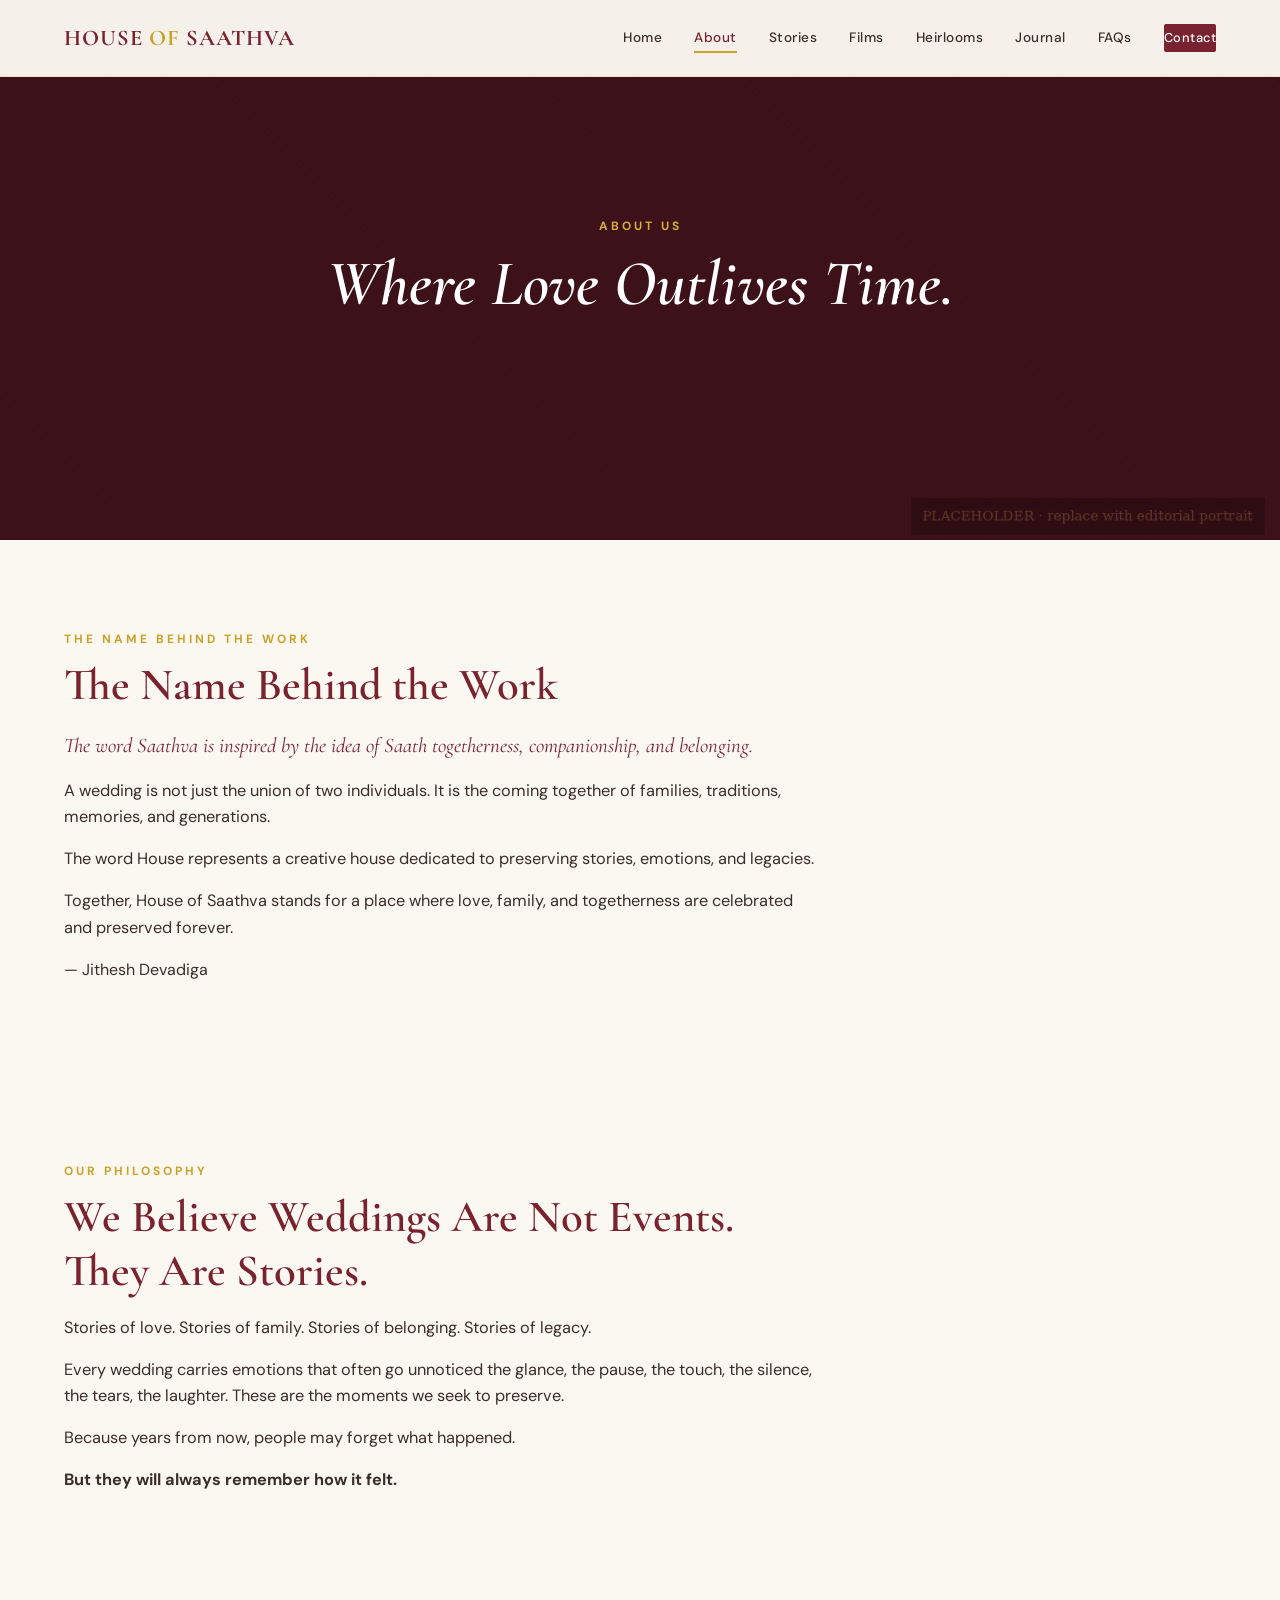
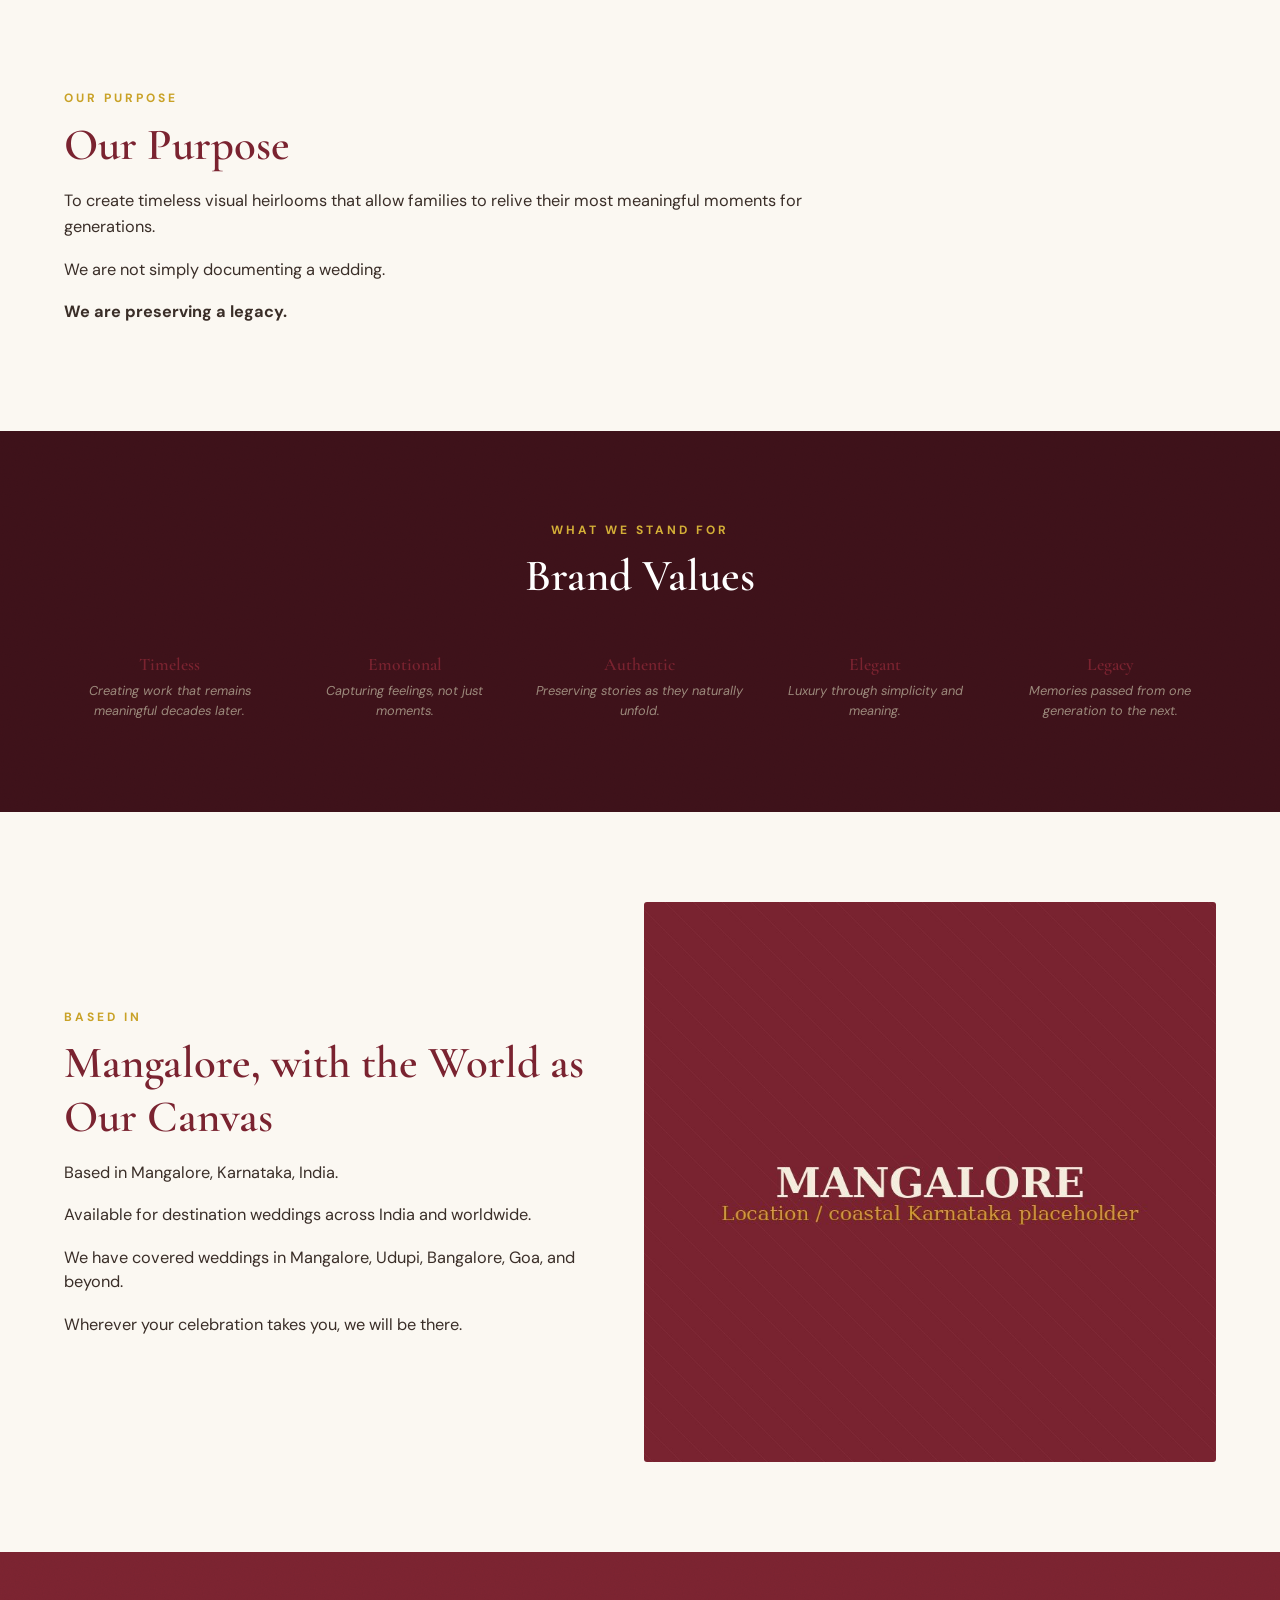
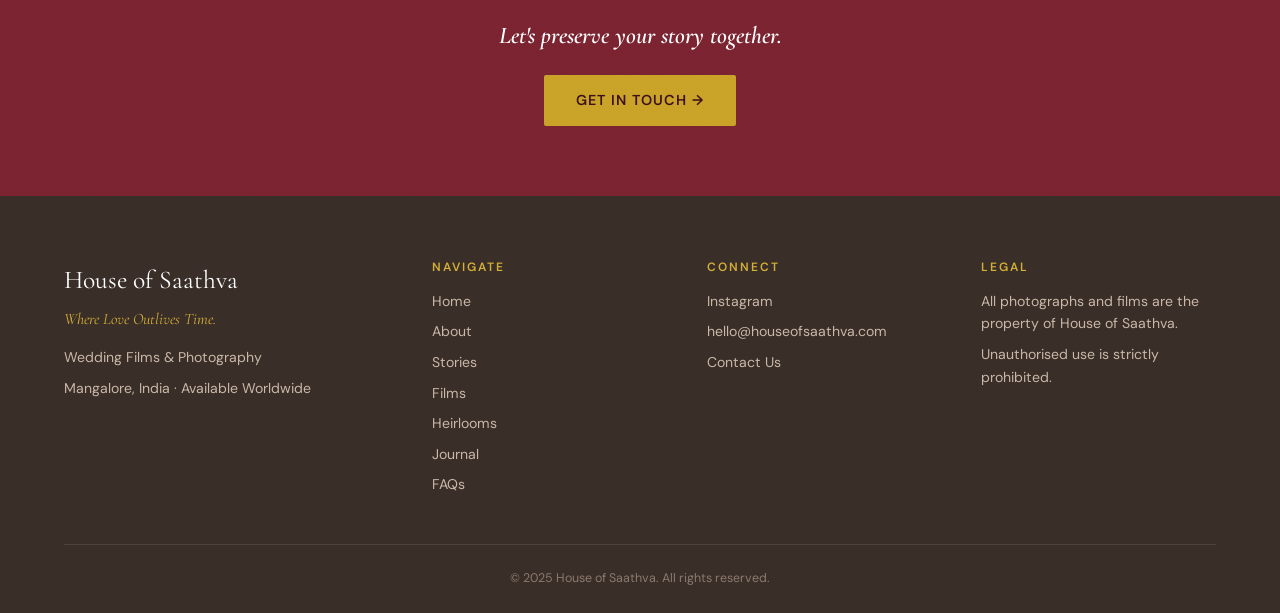
==== HouseOfSaathva-website/about.html @ 0d335da4 "Initial Website" ====
<!DOCTYPE html>
<html lang="en">
<head>
<meta charset="UTF-8">
<meta name="viewport" content="width=device-width, initial-scale=1.0">
<title>About House of Saathva | Wedding Photographer & Filmmaker Mangalore</title>
<meta name="description" content="Learn about House of Saathva — a luxury wedding films and photography studio based in Mangalore, India. Founded on the belief that love outlives time, we preserve your wedding story as a visual heirloom.">
<link rel="icon" href="images/favicon.png">
<link rel="stylesheet" href="css/style.css">
</head>
<body>

<header class="site-header">
  <div class="container">
    <a href="index.html" class="logo">HOUSE <span>OF</span> SAATHVA</a>
    <nav class="nav-links">
      <a href="index.html">Home</a>
      <a href="about.html" class="active">About</a>
      <a href="stories.html">Stories</a>
      <a href="films.html">Films</a>
      <a href="heirlooms.html">Heirlooms</a>
      <a href="journal.html">Journal</a>
      <a href="faqs.html">FAQs</a>
      <a href="contact.html" class="nav-cta">Contact</a>
    </nav>
    <button class="hamburger" aria-label="Toggle menu"><span></span><span></span><span></span></button>
  </div>
</header>

<section class="page-hero" style="background-image: url('images/about-hero.jpg');">
  <div class="page-hero-content">
    <span class="eyebrow">About Us</span>
    <h1>Where Love Outlives Time.</h1>
  </div>
</section>

<!-- ===================== BRAND NAME STORY ===================== -->
<section class="section-ivory">
  <div class="container">
    <div class="prose reveal">
      <span class="eyebrow">The Name Behind the Work</span>
      <h2 class="section-title">The Name Behind the Work</h2>
      <p class="lead">The word Saathva is inspired by the idea of Saath togetherness, companionship, and belonging.</p>
      <p>A wedding is not just the union of two individuals. It is the coming together of families, traditions, memories, and generations.</p>
      <p>The word House represents a creative house dedicated to preserving stories, emotions, and legacies.</p>
      <p>Together, House of Saathva stands for a place where love, family, and togetherness are celebrated and preserved forever.</p>
    <div class="signature">— Jithesh Devadiga</div>
  </div>
  </div>
</section>

<!-- ===================== PHILOSOPHY ===================== -->
<section class="section-ivory">
  <div class="container">
    <div class="prose reveal">
      <span class="eyebrow">Our Philosophy</span>
      <h2 class="section-title">We Believe Weddings Are Not Events. They Are Stories.</h2>
      <p>Stories of love. Stories of family. Stories of belonging. Stories of legacy.</p>
      <p>Every wedding carries emotions that often go unnoticed the glance, the pause, the touch, the silence, the tears, the laughter. These are the moments we seek to preserve.</p>
      <p>Because years from now, people may forget what happened.</p>
      <p><strong>But they will always remember how it felt.</strong></p>
    </div>
  </div>
</section>

<!-- ===================== PURPOSE ===================== -->
<section class="section-ivory">
  <div class="container">
    <div class="prose reveal">
      <span class="eyebrow">Our Purpose</span>
      <h2 class="section-title">Our Purpose</h2>
      <p>To create timeless visual heirlooms that allow families to relive their most meaningful moments for generations.</p>
      <p>We are not simply documenting a wedding.</p>
      <p><strong>We are preserving a legacy.</strong></p>
    </div>
  </div>
</section>

<!-- ===================== VALUES ===================== -->
<section class="section-dark texture-grain">
  <div class="container">
    <div class="center reveal" style="margin-bottom: 50px;">
      <span class="eyebrow">What We Stand For</span>
      <h2 class="section-title">Brand Values</h2>
    </div>
    <div class="values-grid reveal">
      <div class="value-item">
        <h4>Timeless</h4>
        <p>Creating work that remains meaningful decades later.</p>
      </div>
      <div class="value-item">
        <h4>Emotional</h4>
        <p>Capturing feelings, not just moments.</p>
      </div>
      <div class="value-item">
        <h4>Authentic</h4>
        <p>Preserving stories as they naturally unfold.</p>
      </div>
      <div class="value-item">
        <h4>Elegant</h4>
        <p>Luxury through simplicity and meaning.</p>
      </div>
      <div class="value-item">
        <h4>Legacy</h4>
        <p>Memories passed from one generation to the next.</p>
      </div>
    </div>
  </div>
</section>

<!-- ===================== LOCATION ===================== -->
<section class="section-ivory">
  <div class="container">
    <div class="statement-grid reveal">
      <div class="statement-text">
        <span class="eyebrow">Based In</span>
        <h2 class="section-title">Mangalore, with the World as Our Canvas</h2>
        <p style="font-family: var(--font-body); font-style: normal; font-size: 1.02rem; color: var(--dark);">Based in Mangalore, Karnataka, India.</p>
        <p style="font-family: var(--font-body); font-style: normal; font-size: 1.02rem; color: var(--dark);">Available for destination weddings across India and worldwide.</p>
        <p style="font-family: var(--font-body); font-style: normal; font-size: 1.02rem; color: var(--dark);">We have covered weddings in Mangalore, Udupi, Bangalore, Goa, and beyond.</p>
        <p style="font-family: var(--font-body); font-style: normal; font-size: 1.02rem; color: var(--dark);">Wherever your celebration takes you, we will be there.</p>
      </div>
      <img class="develop" src="images/about-location.jpg" alt="House of Saathva wedding photography Mangalore coastal Karnataka">
    </div>
  </div>
</section>

<section class="cta-banner texture-grain">
  <h2>Let's preserve your story together.</h2>
  <a href="contact.html" class="btn btn-gold">Get in Touch →</a>
</section>

<footer class="site-footer">
  <div class="container">
    <div class="footer-grid">
      <div class="footer-col">
        <div class="footer-brand">House of Saathva</div>
        <div class="footer-tagline">Where Love Outlives Time.</div>
        <p>Wedding Films & Photography</p>
        <p>Mangalore, India · Available Worldwide</p>
      </div>
      <div class="footer-col">
        <h4>Navigate</h4>
        <a href="index.html">Home</a>
        <a href="about.html">About</a>
        <a href="stories.html">Stories</a>
        <a href="films.html">Films</a>
        <a href="heirlooms.html">Heirlooms</a>
        <a href="journal.html">Journal</a>
        <a href="faqs.html">FAQs</a>
      </div>
      <div class="footer-col">
        <h4>Connect</h4>
        <a href="https://instagram.com/houseofsaathva" target="_blank">Instagram</a>
        <a href="mailto:hello@houseofsaathva.com">hello@houseofsaathva.com</a>
        <a href="contact.html">Contact Us</a>
      </div>
      <div class="footer-col">
        <h4>Legal</h4>
        <p>All photographs and films are the property of House of Saathva.</p>
        <p>Unauthorised use is strictly prohibited.</p>
      </div>
    </div>
    <div class="footer-bottom">© 2025 House of Saathva. All rights reserved.</div>
  </div>
</footer>

<script src="js/main.js"></script>
</body>
</html>
---- HouseOfSaathva-website/css/style.css ----
/* =========================================================
   HOUSE OF SAATHVA — MAIN STYLESHEET
   Fonts: Cormorant Garamond (headings) + DM Sans (body)
   Colors: see :root variables below
   ========================================================= */

@import url('https://fonts.googleapis.com/css2?family=Cormorant+Garamond:ital,wght@0,400;0,500;0,600;0,700;1,500;1,600&family=DM+Sans:wght@400;500;600;700&display=swap');

:root {
  --maroon: #7A2330;
  --maroon-dark: #3D1119;
  --gold: #C9A227;
  --gold-light: #D4AF37;
  --ivory: #FBF8F2;
  --cream: #F4ECDC;
  --dark: #3A2E28;
  --gray: #9C8A7C;
  --light-gray: #F0EEEB;
  --white: #FFFFFF;

  --font-display: 'Cormorant Garamond', Georgia, serif;
  --font-body: 'DM Sans', -apple-system, sans-serif;

  --max-width: 1200px;
  --transition: 0.3s ease;
}

* { margin: 0; padding: 0; box-sizing: border-box; }

html { scroll-behavior: smooth; }

body {
  font-family: var(--font-body);
  color: var(--dark);
  background: var(--white);
  line-height: 1.6;
  -webkit-font-smoothing: antialiased;
}

img { max-width: 100%; display: block; }
a { text-decoration: none; color: inherit; }
ul { list-style: none; }
button { font-family: inherit; cursor: pointer; border: none; background: none; }

.container {
  max-width: var(--max-width);
  margin: 0 auto;
  padding: 0 24px;
}

h1, h2, h3, h4 {
  font-family: var(--font-display);
  font-weight: 600;
  color: var(--maroon);
  line-height: 1.2;
}

.eyebrow {
  font-family: var(--font-body);
  font-size: 0.75rem;
  font-weight: 700;
  letter-spacing: 3px;
  text-transform: uppercase;
  color: var(--gold);
  display: block;
  margin-bottom: 10px;
}

.section-title {
  font-size: clamp(2rem, 4vw, 2.8rem);
  margin-bottom: 16px;
}

.section-sub {
  font-size: 1.05rem;
  color: var(--gray);
  max-width: 600px;
  margin-bottom: 40px;
}

.divider-dots {
  display: flex;
  justify-content: center;
  align-items: center;
  gap: 14px;
  margin: 30px 0;
}
/* HEIRLOOM SEAL — signature element. Replaces plain dots everywhere
   the .divider-dots markup is used, with no HTML changes required.
   A stitched-thread + wax-seal motif, evoking "Saath" (togetherness)
   and the idea of something bound and preserved. */
.divider-dots {
  position: relative;
}
.divider-dots span { display: none; } /* old plain dots, hidden — kept in markup for safety */
.divider-dots::before {
  content: '';
  width: 140px;
  height: 1px;
  background: linear-gradient(90deg, transparent, var(--gold) 50%, transparent);
}
.divider-dots::after {
  content: '✦';
  position: absolute;
  left: 50%;
  top: 50%;
  transform: translate(-50%, -50%);
  width: 26px;
  height: 26px;
  display: flex;
  align-items: center;
  justify-content: center;
  font-size: 13px;
  color: var(--maroon-dark);
  background: var(--gold);
  border-radius: 50%;
  box-shadow: 0 0 0 1px var(--gold), 0 2px 6px rgba(0,0,0,0.25);
}
.section-dark .divider-dots::after { color: var(--gold-light); background: var(--maroon-dark); box-shadow: 0 0 0 1px var(--gold-light), 0 2px 6px rgba(0,0,0,0.4); }

/* ===================== FILM GRAIN / HEIRLOOM TEXTURE ===================== */
/* Very subtle noise texture — pushes dark sections from "flat color"
   toward "aged photograph." Pure CSS, no image asset required. */
.texture-grain {
  position: relative;
}
.texture-grain::before {
  content: '';
  position: absolute;
  inset: 0;
  pointer-events: none;
  opacity: 0.06;
  mix-blend-mode: overlay;
  background-image: url("data:image/svg+xml,%3Csvg xmlns='http://www.w3.org/2000/svg' width='160' height='160'%3E%3Cfilter id='n'%3E%3CfeTurbulence type='fractalNoise' baseFrequency='0.85' numOctaves='2' stitchTiles='stitch'/%3E%3C/filter%3E%3Crect width='100%25' height='100%25' filter='url(%23n)'/%3E%3C/svg%3E");
}
.section-dark { position: relative; }

/* ===================== PHOTO DEVELOPING EFFECT ===================== */
/* Images tagged .develop start desaturated/soft/slightly zoomed, as if
   surfacing from a darkroom tray, then resolve to full clarity once
   scrolled into view (triggered by the existing .reveal/.visible JS). */
.develop {
  filter: sepia(45%) saturate(55%) blur(3px) brightness(0.92);
  transform: scale(1.04);
  transition: filter 1.4s cubic-bezier(0.22, 1, 0.36, 1), transform 1.4s cubic-bezier(0.22, 1, 0.36, 1);
}
.reveal.visible .develop,
.reveal.visible.develop {
  filter: sepia(0%) saturate(100%) blur(0) brightness(1);
  transform: scale(1);
}

/* ===================== TAGLINE "TIME" SCROLL SEQUENCE ===================== */
/* Each line starts dim/blurred like a fading memory, sharpens into full
   clarity as it's scrolled to, then settles into a soft dim once the
   next line takes focus — performing the section's own words. */
.time-line {
  opacity: 0.18;
  filter: blur(2px);
  transform: translateY(10px);
  transition: opacity 0.9s ease, filter 0.9s ease, transform 0.9s ease;
}
.time-line.in-focus {
  opacity: 1;
  filter: blur(0);
  transform: translateY(0);
}
.time-line.settled {
  opacity: 0.45;
  filter: blur(0);
  transform: translateY(0);
}
.time-final {
  opacity: 0;
  transform: translateY(8px);
  transition: opacity 1.1s ease, transform 1.1s ease;
}
.time-final.in-focus { opacity: 1; transform: translateY(0); }

/* ===================== FILMSTRIP HERO BACKDROP ===================== */
/* A slow horizontal reel of frames behind the home hero text — evokes
   cinema/film rather than a static photograph. Pure CSS animation. */
.filmstrip {
  position: absolute;
  inset: 0;
  display: flex;
  align-items: center;
  overflow: hidden;
  z-index: 0;
  opacity: 0.5;
}
.filmstrip-track {
  display: flex;
  gap: 14px;
  animation: filmstrip-scroll 90s linear infinite;
  will-change: transform;
}
.filmstrip-frame {
  flex: 0 0 auto;
  width: 220px;
  height: 320px;
  border: 6px solid rgba(251,248,242,0.08);
  border-radius: 2px;
  background-size: cover;
  background-position: center;
  filter: grayscale(35%) brightness(0.65);
}
@keyframes filmstrip-scroll {
  from { transform: translateX(0); }
  to { transform: translateX(-50%); }
}
@media (prefers-reduced-motion: reduce) {
  .filmstrip-track { animation: none; }
}
@media (max-width: 900px) {
  .filmstrip-frame { width: 160px; height: 230px; }
}

/* ===================== BUTTONS ===================== */
.btn {
  display: inline-block;
  padding: 14px 32px;
  font-size: 0.9rem;
  font-weight: 600;
  letter-spacing: 1px;
  text-transform: uppercase;
  border-radius: 2px;
  transition: var(--transition);
}
.btn-primary {
  background: var(--maroon);
  color: var(--white);
}
.btn-primary:hover { background: var(--maroon-dark); }
.btn-outline {
  background: transparent;
  border: 1.5px solid var(--white);
  color: var(--white);
}
.btn-outline:hover { background: var(--white); color: var(--maroon); }
.btn-gold {
  background: var(--gold);
  color: var(--maroon-dark);
}
.btn-gold:hover { background: var(--gold-light); }

/* ===================== HEADER / NAV ===================== */
.site-header {
  position: fixed;
  top: 0; left: 0; right: 0;
  z-index: 1000;
  background: rgba(251, 248, 242, 0.97);
  border-bottom: 1px solid rgba(201, 162, 39, 0.2);
  transition: var(--transition);
}
.site-header .container {
  display: flex;
  align-items: center;
  justify-content: space-between;
  height: 76px;
}
.logo {
  font-family: var(--font-display);
  font-size: 1.4rem;
  font-weight: 700;
  color: var(--maroon);
  letter-spacing: 1px;
}
.logo span { color: var(--gold); }

.nav-links {
  display: flex;
  gap: 32px;
  align-items: center;
}
.nav-links a {
  font-size: 0.85rem;
  font-weight: 500;
  letter-spacing: 0.5px;
  color: var(--dark);
  position: relative;
  padding: 4px 0;
  transition: var(--transition);
}
.nav-links a::after {
  content: '';
  position: absolute;
  bottom: 0; left: 0;
  width: 0; height: 1.5px;
  background: var(--gold);
  transition: var(--transition);
}
.nav-links a:hover::after,
.nav-links a.active::after { width: 100%; }
.nav-links a:hover,
.nav-links a.active { color: var(--maroon); }

.nav-cta {
  background: var(--maroon);
  color: var(--white) !important;
  padding: 10px 22px;
  border-radius: 2px;
  font-size: 0.8rem !important;
}
.nav-cta::after { display: none; }
.nav-cta:hover { background: var(--maroon-dark); }

.hamburger {
  display: none;
  flex-direction: column;
  gap: 5px;
  background: none;
}
.hamburger span {
  width: 26px; height: 2px;
  background: var(--maroon);
  transition: var(--transition);
}

/* ===================== HERO (generic page banner) ===================== */
.page-hero {
  height: 60vh;
  min-height: 380px;
  position: relative;
  display: flex;
  align-items: center;
  justify-content: center;
  text-align: center;
  background-size: cover;
  background-position: center;
  margin-top: 0;
}
.page-hero::before {
  content: '';
  position: absolute;
  inset: 0;
  background: linear-gradient(180deg, rgba(61,17,25,0.55) 0%, rgba(61,17,25,0.75) 100%);
}
.page-hero-content {
  position: relative;
  z-index: 2;
  color: var(--white);
}
.page-hero-content .eyebrow { color: var(--gold-light); }
.page-hero-content h1 {
  color: var(--white);
  font-size: clamp(2.5rem, 6vw, 4rem);
  font-style: italic;
}
.page-hero-content p {
  margin-top: 12px;
  font-size: 1.1rem;
  color: var(--cream);
}

/* ===================== HOME HERO (video) ===================== */
.home-hero {
  height: 100vh;
  position: relative;
  display: flex;
  align-items: center;
  justify-content: center;
  overflow: hidden;
  background: var(--maroon-dark);
}
.home-hero video,
.home-hero .hero-fallback-img {
  position: absolute;
  inset: 0;
  width: 100%;
  height: 100%;
  object-fit: cover;
}
.home-hero::before {
  content: '';
  position: absolute;
  inset: 0;
  background: linear-gradient(180deg, rgba(61,17,25,0.45) 0%, rgba(61,17,25,0.7) 100%);
  z-index: 1;
}
.home-hero-content {
  position: relative;
  z-index: 2;
  text-align: center;
  color: var(--white);
  padding: 0 20px;
}
.home-hero-content .brand-mark {
  font-family: var(--font-display);
  font-size: clamp(2.8rem, 8vw, 5.5rem);
  font-weight: 700;
  letter-spacing: 2px;
  margin-bottom: 12px;
}
.home-hero-content .tagline {
  font-family: var(--font-display);
  font-style: italic;
  font-size: clamp(1.1rem, 2.5vw, 1.6rem);
  color: var(--gold-light);
  margin-bottom: 36px;
}
.scroll-hint {
  position: absolute;
  bottom: 32px;
  left: 50%;
  transform: translateX(-50%);
  z-index: 2;
  color: var(--cream);
  font-size: 0.75rem;
  letter-spacing: 2px;
  text-transform: uppercase;
  display: flex;
  flex-direction: column;
  align-items: center;
  gap: 8px;
  animation: bounce 2.2s infinite;
}
.scroll-hint .line { width: 1px; height: 28px; background: var(--gold); }
@keyframes bounce {
  0%, 100% { transform: translate(-50%, 0); }
  50% { transform: translate(-50%, 8px); }
}

/* ===================== SECTIONS ===================== */
section { padding: 90px 0; }
.section-ivory { background: var(--ivory); }
.section-dark {
  background: var(--maroon-dark);
  color: var(--cream);
}
.section-dark h2, .section-dark h3 { color: var(--white); }
.section-dark .eyebrow { color: var(--gold-light); }

.center { text-align: center; }

/* ===================== BRAND STATEMENT (2-col) ===================== */
.statement-grid {
  display: grid;
  grid-template-columns: 1fr 1.1fr;
  gap: 60px;
  align-items: center;
}
.statement-grid img { border-radius: 3px; width: 100%; height: 560px; object-fit: cover; }
.statement-text p {
  font-family: var(--font-display);
  font-size: 1.4rem;
  font-style: italic;
  color: var(--dark);
  line-height: 1.5;
  margin-bottom: 18px;
}
.statement-text .signature {
  font-family: var(--font-body);
  font-size: 0.85rem;
  font-style: normal;
  color: var(--gray);
  letter-spacing: 1px;
  margin-top: 24px;
}

/* ===================== CARD GRID (stories) ===================== */
.card-grid {
  display: grid;
  grid-template-columns: repeat(3, 1fr);
  gap: 28px;
}
.story-card {
  position: relative;
  overflow: hidden;
  border-radius: 3px;
  aspect-ratio: 4/5;
  cursor: pointer;
}
.story-card img {
  width: 100%; height: 100%; object-fit: cover;
  transition: transform 0.6s ease;
}
.story-card:hover img { transform: scale(1.08); }
.story-card::after {
  content: '';
  position: absolute; inset: 0;
  background: linear-gradient(180deg, transparent 40%, rgba(61,17,25,0.85) 100%);
}
.story-card-label {
  position: absolute;
  bottom: 24px; left: 24px; right: 24px;
  z-index: 2;
  color: var(--white);
}
.story-card-label .tag {
  font-size: 0.7rem;
  letter-spacing: 2px;
  text-transform: uppercase;
  color: var(--gold-light);
  display: block;
  margin-bottom: 4px;
}
.story-card-label h3 {
  color: var(--white);
  font-size: 1.5rem;
  margin-bottom: 2px;
}
.story-card-label .loc {
  font-size: 0.85rem;
  color: var(--cream);
}

/* ===================== FILTER TAGS ===================== */
.filter-tags {
  display: flex;
  gap: 12px;
  flex-wrap: wrap;
  margin-bottom: 40px;
}
.filter-tag {
  padding: 8px 20px;
  border: 1px solid var(--gray);
  border-radius: 30px;
  font-size: 0.8rem;
  font-weight: 500;
  color: var(--dark);
  transition: var(--transition);
}
.filter-tag:hover, .filter-tag.active {
  background: var(--maroon);
  border-color: var(--maroon);
  color: var(--white);
}

/* ===================== QUOTE / TESTIMONIAL ===================== */
.quote-block {
  max-width: 760px;
  margin: 0 auto;
  text-align: center;
}
.quote-block p {
  font-family: var(--font-display);
  font-style: italic;
  font-size: clamp(1.3rem, 3vw, 1.8rem);
  color: var(--dark);
  line-height: 1.5;
  margin-bottom: 20px;
}
.section-dark .quote-block p { color: var(--cream); }
.quote-block .author {
  font-size: 0.85rem;
  letter-spacing: 1px;
  color: var(--gold);
  font-weight: 600;
  text-transform: uppercase;
}

/* ===================== SERVICES (3 cards) ===================== */
.services-grid {
  display: grid;
  grid-template-columns: repeat(3, 1fr);
  gap: 32px;
}
.service-card {
  text-align: center;
  padding: 40px 24px;
  background: var(--white);
  border: 1px solid var(--light-gray);
  border-radius: 4px;
  transition: var(--transition);
}
.service-card:hover { border-color: var(--gold); transform: translateY(-4px); }
.service-icon {
  width: 56px; height: 56px;
  margin: 0 auto 20px;
  border: 1.5px solid var(--gold);
  border-radius: 50%;
  display: flex; align-items: center; justify-content: center;
  color: var(--maroon);
}
.service-card h3 { margin-bottom: 8px; font-size: 1.4rem; }
.service-card p { color: var(--gray); font-size: 0.92rem; }

/* ===================== VALUES (5 across) ===================== */
.values-grid {
  display: grid;
  grid-template-columns: repeat(5, 1fr);
  gap: 24px;
}
.value-item { text-align: center; }
.value-num {
  width: 64px; height: 64px;
  border: 1.5px solid var(--gold);
  border-radius: 50%;
  display: flex; align-items: center; justify-content: center;
  font-family: var(--font-display);
  font-size: 1.5rem; font-weight: 700;
  color: var(--maroon);
  margin: 0 auto 14px;
}
.value-item h4 { font-size: 1.1rem; margin-bottom: 6px; color: var(--maroon); }
.value-item p { font-size: 0.8rem; color: var(--gray); font-style: italic; }

/* ===================== INSTAGRAM GRID ===================== */
.insta-grid {
  display: grid;
  grid-template-columns: repeat(6, 1fr);
  gap: 8px;
}
.insta-grid a { aspect-ratio: 1; overflow: hidden; }
.insta-grid img { width: 100%; height: 100%; object-fit: cover; transition: var(--transition); }
.insta-grid a:hover img { opacity: 0.8; transform: scale(1.05); }

/* ===================== CTA BANNER ===================== */
.cta-banner {
  background: var(--maroon);
  color: var(--white);
  text-align: center;
  padding: 70px 24px;
}
.cta-banner h2 { color: var(--white); margin-bottom: 24px; font-style: italic; }

/* ===================== FILM EMBEDS ===================== */
.film-featured {
  position: relative;
  width: 100%;
  aspect-ratio: 16/9;
  border-radius: 4px;
  overflow: hidden;
  margin-bottom: 50px;
}
.film-featured iframe { width: 100%; height: 100%; border: 0; }
.film-grid {
  display: grid;
  grid-template-columns: repeat(3, 1fr);
  gap: 28px;
}
.film-thumb {
  position: relative;
  aspect-ratio: 16/9;
  border-radius: 3px;
  overflow: hidden;
}
.film-thumb iframe { width: 100%; height: 100%; border: 0; }

/* ===================== ABOUT — text blocks ===================== */
.prose { max-width: 760px; }
.prose p { margin-bottom: 16px; font-size: 1.02rem; }
.prose .lead {
  font-family: var(--font-display);
  font-style: italic;
  font-size: 1.3rem;
  color: var(--maroon);
}

/* ===================== BLOG / JOURNAL ===================== */
.blog-grid {
  display: grid;
  grid-template-columns: repeat(3, 1fr);
  gap: 32px;
}
.blog-card { background: var(--white); }
.blog-card img { width: 100%; height: 240px; object-fit: cover; border-radius: 3px; margin-bottom: 18px; }
.blog-card .date { font-size: 0.75rem; color: var(--gold); letter-spacing: 1px; text-transform: uppercase; }
.blog-card h3 { font-size: 1.4rem; margin: 8px 0 10px; }
.blog-card p { color: var(--gray); font-size: 0.92rem; margin-bottom: 12px; }
.blog-card .read-more { font-size: 0.82rem; font-weight: 600; color: var(--maroon); }

/* ===================== FAQ ACCORDION ===================== */
.faq-item {
  border-bottom: 1px solid var(--light-gray);
}
.faq-question {
  display: flex;
  justify-content: space-between;
  align-items: center;
  padding: 24px 0;
  cursor: pointer;
  width: 100%;
  text-align: left;
}
.faq-question h3 { font-size: 1.15rem; color: var(--dark); font-family: var(--font-body); font-weight: 600; }
.faq-icon {
  font-size: 1.4rem;
  color: var(--gold);
  transition: var(--transition);
  flex-shrink: 0;
  margin-left: 16px;
}
.faq-item.open .faq-icon { transform: rotate(45deg); }
.faq-answer {
  max-height: 0;
  overflow: hidden;
  transition: max-height 0.35s ease, padding 0.35s ease;
}
.faq-item.open .faq-answer { max-height: 300px; padding-bottom: 24px; }
.faq-answer p { color: var(--gray); font-size: 0.95rem; line-height: 1.7; }

/* ===================== CONTACT ===================== */
.contact-grid {
  display: grid;
  grid-template-columns: 1.3fr 1fr;
  gap: 60px;
}
.form-group { margin-bottom: 20px; }
.form-group label {
  display: block;
  font-size: 0.8rem;
  font-weight: 600;
  letter-spacing: 0.5px;
  margin-bottom: 6px;
  color: var(--dark);
}
.form-group input,
.form-group select,
.form-group textarea {
  width: 100%;
  padding: 13px 16px;
  border: 1px solid var(--light-gray);
  border-radius: 2px;
  font-family: var(--font-body);
  font-size: 0.95rem;
  background: var(--ivory);
  transition: var(--transition);
}
.form-group input:focus,
.form-group select:focus,
.form-group textarea:focus {
  outline: none;
  border-color: var(--gold);
}
.checkbox-group {
  display: flex;
  flex-wrap: wrap;
  gap: 14px;
}
.checkbox-item {
  display: flex;
  align-items: center;
  gap: 6px;
  font-size: 0.88rem;
}
.checkbox-item input { width: auto; }

.contact-info { background: var(--cream); padding: 36px; border-radius: 4px; }
.contact-info h3 { margin-bottom: 18px; }
.contact-info-item { margin-bottom: 18px; }
.contact-info-item .label { font-size: 0.75rem; letter-spacing: 1px; text-transform: uppercase; color: var(--gold); display: block; margin-bottom: 3px; }
.contact-info-item .value { font-size: 1.05rem; color: var(--dark); }

.form-status {
  display: none;
  margin-top: 16px;
  padding: 14px 18px;
  border-radius: 3px;
  font-size: 0.9rem;
}
.form-status.success { display: block; background: #E6F4EA; color: #1E6B3C; }
.form-status.error { display: block; background: #FBEAEA; color: #A12E2E; }

/* ===================== FOOTER ===================== */
.site-footer {
  background: var(--dark);
  color: var(--cream);
  padding: 64px 0 24px;
}
.footer-grid {
  display: grid;
  grid-template-columns: 1.4fr 1fr 1fr 1fr;
  gap: 40px;
  margin-bottom: 40px;
}
.footer-col h4 {
  color: var(--gold-light);
  font-size: 0.75rem;
  letter-spacing: 2px;
  text-transform: uppercase;
  margin-bottom: 16px;
  font-family: var(--font-body);
}
.footer-brand {
  font-family: var(--font-display);
  font-size: 1.6rem;
  color: var(--white);
  margin-bottom: 6px;
}
.footer-tagline { font-style: italic; color: var(--gold-light); margin-bottom: 14px; font-family: var(--font-display); }
.footer-col p, .footer-col a { font-size: 0.88rem; color: #C9B8A8; display: block; margin-bottom: 8px; }
.footer-col a:hover { color: var(--gold-light); }
.footer-bottom {
  border-top: 1px solid rgba(255,255,255,0.1);
  padding-top: 24px;
  text-align: center;
  font-size: 0.78rem;
  color: #8A7A6E;
}

/* ===================== UTILITY ===================== */
.mt-0 { margin-top: 0; }
.reveal { opacity: 0; transform: translateY(24px); transition: opacity 0.7s ease, transform 0.7s ease; }
.reveal.visible { opacity: 1; transform: translateY(0); }

/* ===================== RESPONSIVE ===================== */
@media (max-width: 900px) {
  .nav-links { display: none; }
  .hamburger { display: flex; }
  .statement-grid { grid-template-columns: 1fr; }
  .statement-grid img { height: 360px; }
  .card-grid, .services-grid, .film-grid, .blog-grid { grid-template-columns: repeat(2, 1fr); }
  .values-grid { grid-template-columns: repeat(2, 1fr); gap: 32px 16px; }
  .insta-grid { grid-template-columns: repeat(3, 1fr); }
  .contact-grid { grid-template-columns: 1fr; }
  .footer-grid { grid-template-columns: 1fr 1fr; }

  .nav-links.mobile-open {
    display: flex;
    flex-direction: column;
    position: absolute;
    top: 76px; left: 0; right: 0;
    background: var(--ivory);
    padding: 24px;
    gap: 18px;
    border-bottom: 1px solid var(--light-gray);
  }
}

@media (max-width: 560px) {
  .card-grid, .services-grid, .film-grid, .blog-grid, .values-grid { grid-template-columns: 1fr; }
  .insta-grid { grid-template-columns: repeat(3, 1fr); }
  section { padding: 60px 0; }
}

@media (prefers-reduced-motion: reduce) {
  * { animation: none !important; transition: none !important; }
}
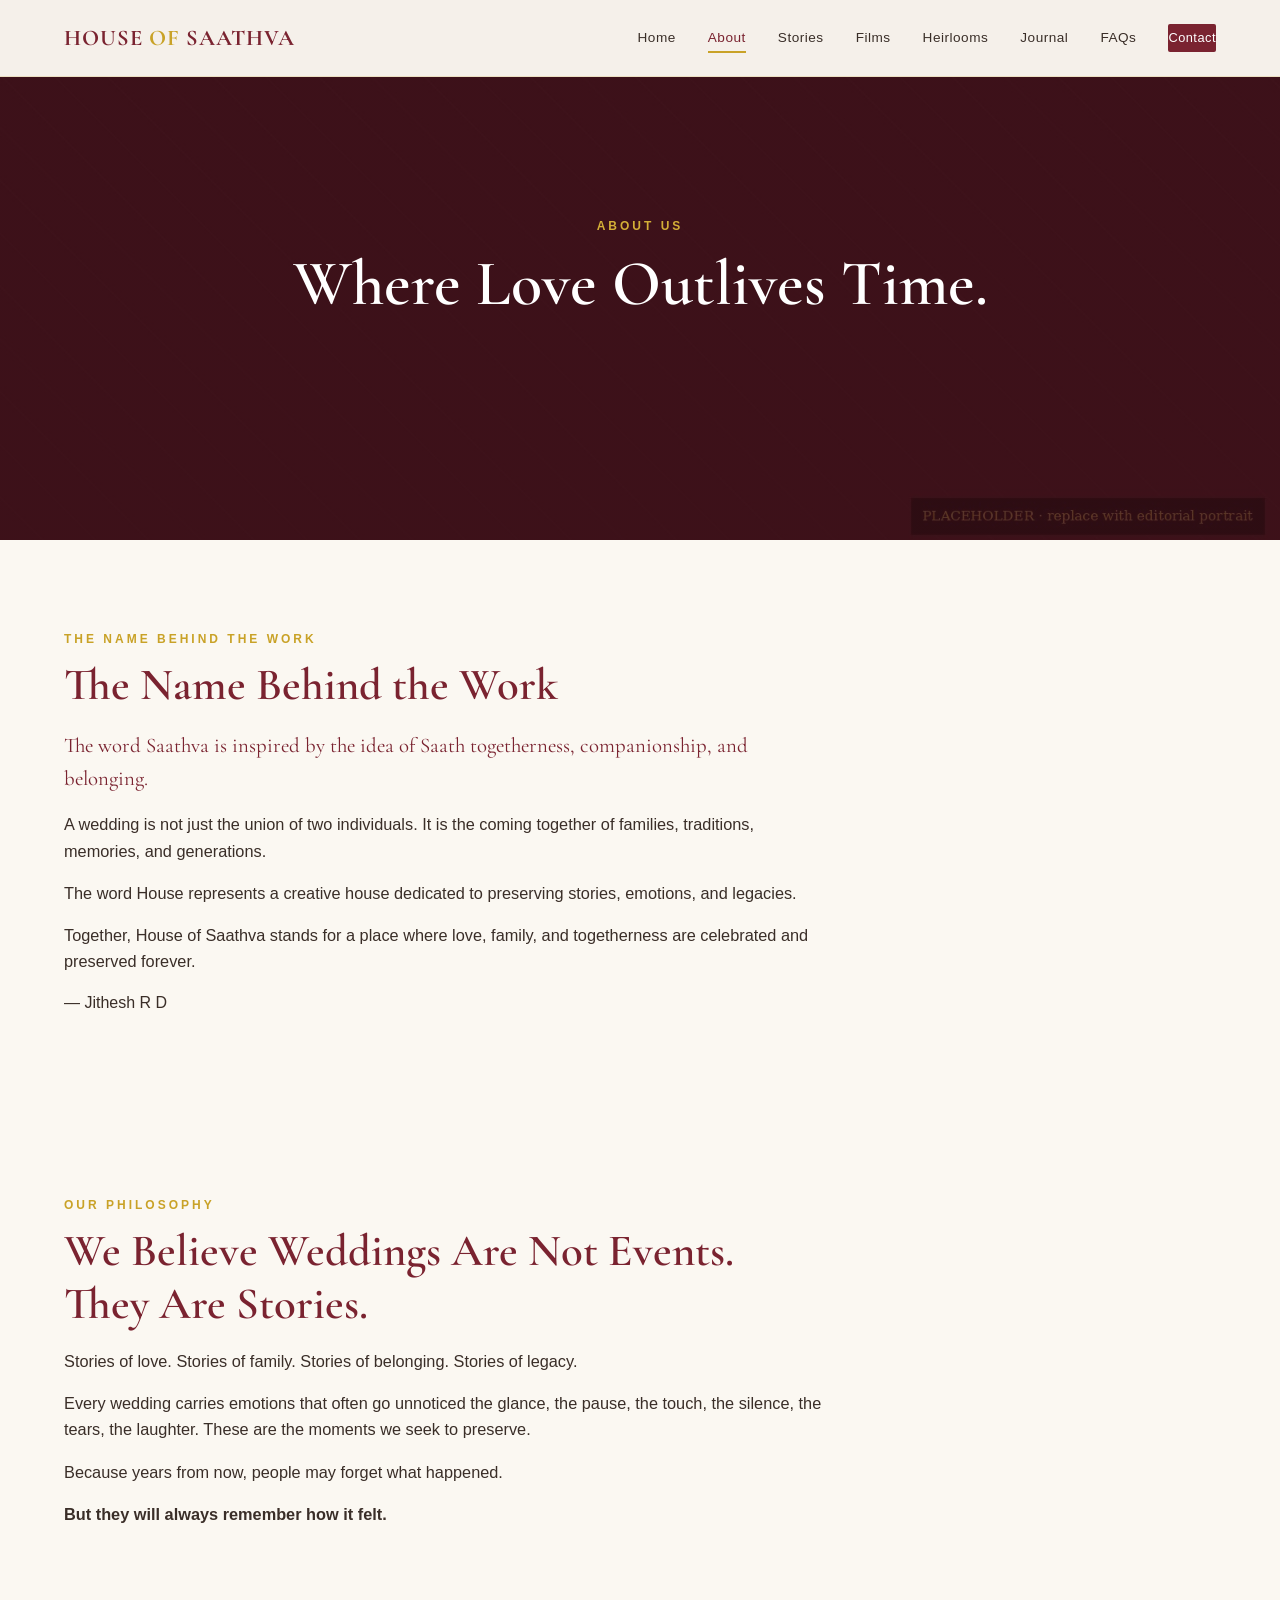
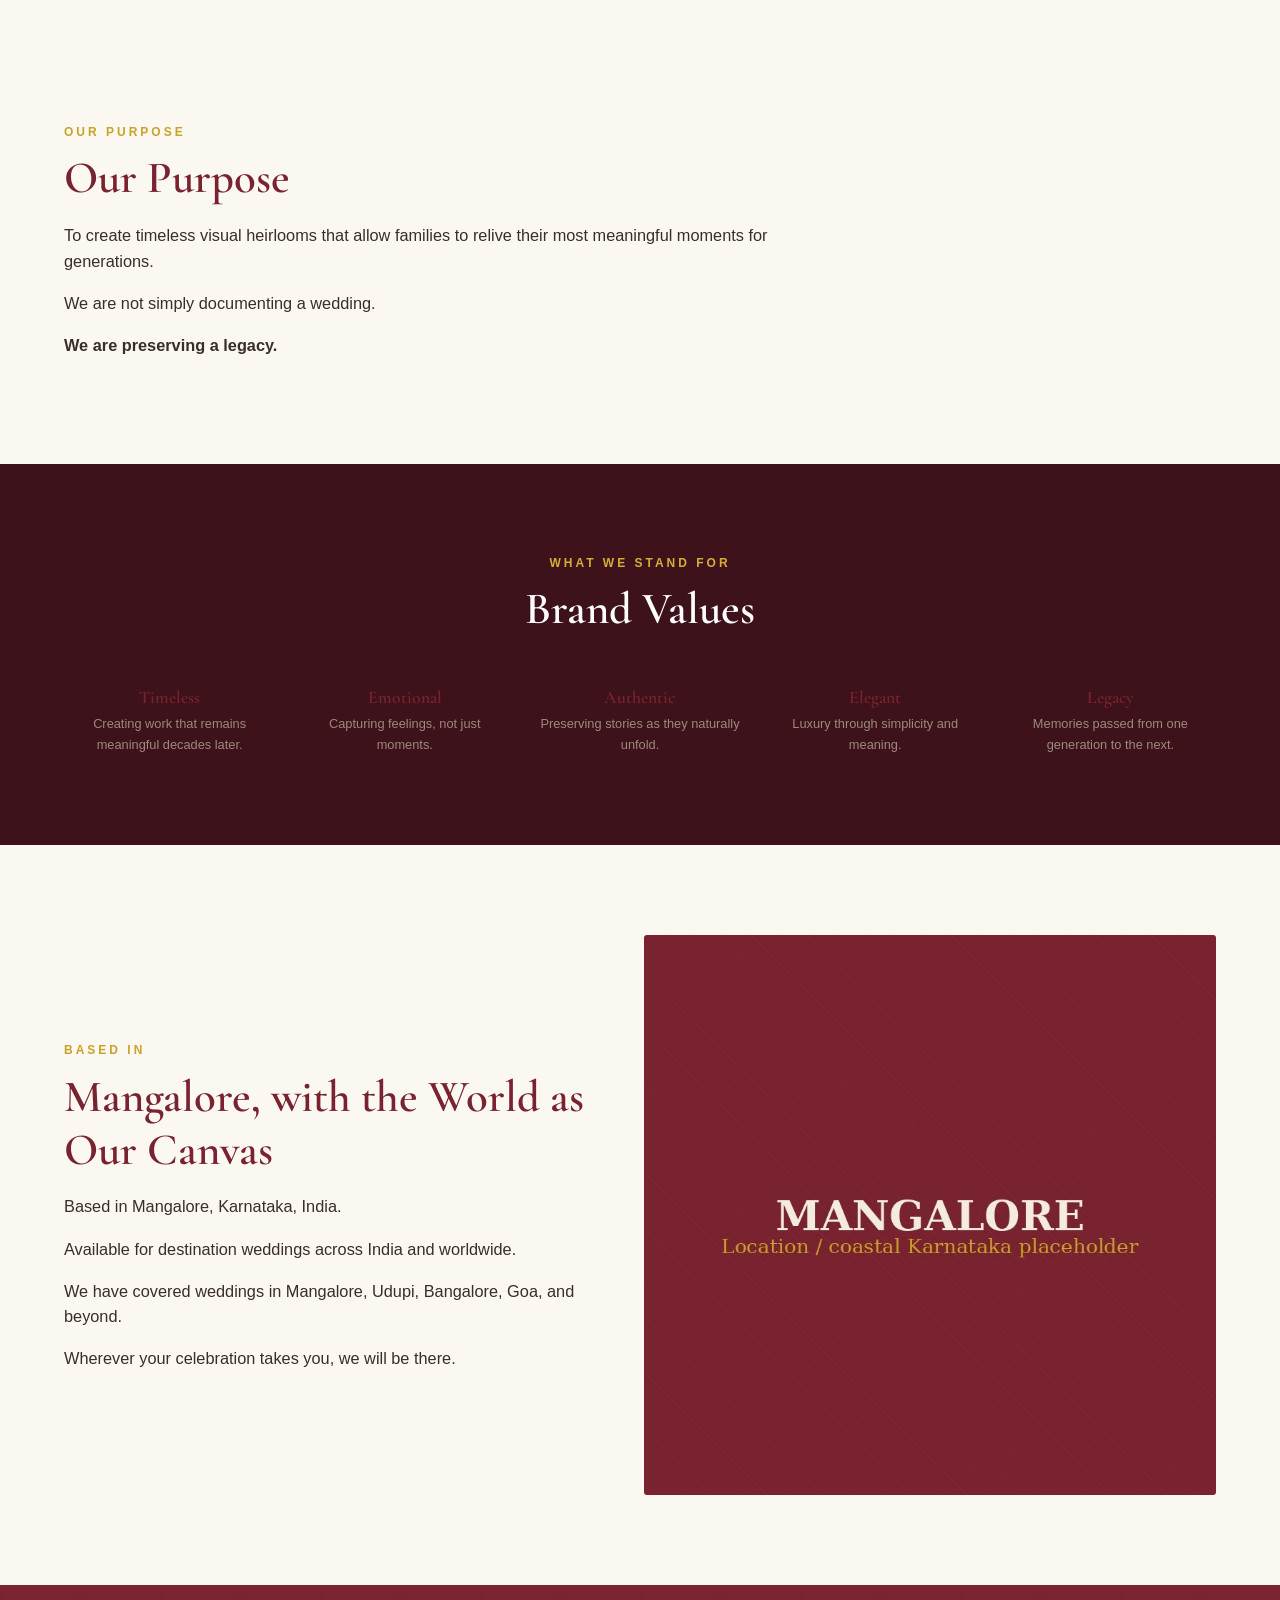
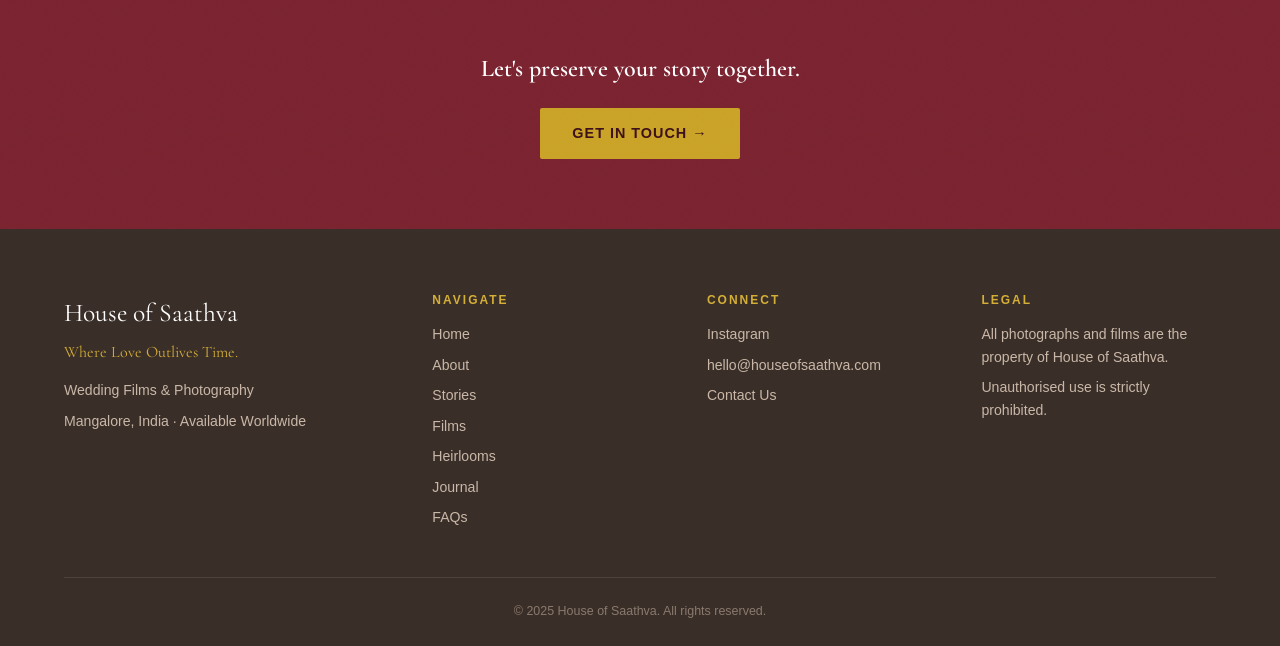
==== commit 620cf027: "update style" ====
--- a/HouseOfSaathva-website/about.html
+++ b/HouseOfSaathva-website/about.html
@@ -44,7 +44,7 @@
       <p>A wedding is not just the union of two individuals. It is the coming together of families, traditions, memories, and generations.</p>
       <p>The word House represents a creative house dedicated to preserving stories, emotions, and legacies.</p>
       <p>Together, House of Saathva stands for a place where love, family, and togetherness are celebrated and preserved forever.</p>
-    <div class="signature">— Jithesh Devadiga</div>
+    <div class="signature">— Jithesh R D</div>
   </div>
   </div>
 </section>
--- a/HouseOfSaathva-website/css/style.css
+++ b/HouseOfSaathva-website/css/style.css
@@ -18,8 +18,8 @@
   --light-gray: #F0EEEB;
   --white: #FFFFFF;
 
-  --font-display: 'Cormorant Garamond', Georgia, serif;
-  --font-body: 'DM Sans', -apple-system, sans-serif;
+--font-display: 'Cormorant Garamond', Georgia, serif;
+--font-body: 'Jost', sans-serif;
 
   --max-width: 1200px;
   --transition: 0.3s ease;
@@ -345,7 +345,7 @@
 .page-hero-content h1 {
   color: var(--white);
   font-size: clamp(2.5rem, 6vw, 4rem);
-  font-style: italic;
+  font-style: normal;
 }
 .page-hero-content p {
   margin-top: 12px;
@@ -394,7 +394,7 @@
 }
 .home-hero-content .tagline {
   font-family: var(--font-display);
-  font-style: italic;
+  font-style: normal;
   font-size: clamp(1.1rem, 2.5vw, 1.6rem);
   color: var(--gold-light);
   margin-bottom: 36px;
@@ -444,7 +444,7 @@
 .statement-text p {
   font-family: var(--font-display);
   font-size: 1.4rem;
-  font-style: italic;
+  font-style: normal;
   color: var(--dark);
   line-height: 1.5;
   margin-bottom: 18px;
@@ -535,7 +535,7 @@
 }
 .quote-block p {
   font-family: var(--font-display);
-  font-style: italic;
+  font-style: normal;
   font-size: clamp(1.3rem, 3vw, 1.8rem);
   color: var(--dark);
   line-height: 1.5;
@@ -594,7 +594,7 @@
   margin: 0 auto 14px;
 }
 .value-item h4 { font-size: 1.1rem; margin-bottom: 6px; color: var(--maroon); }
-.value-item p { font-size: 0.8rem; color: var(--gray); font-style: italic; }
+.value-item p { font-size: 0.8rem; color: var(--gray); font-style: normal; }
 
 /* ===================== INSTAGRAM GRID ===================== */
 .insta-grid {
@@ -613,7 +613,7 @@
   text-align: center;
   padding: 70px 24px;
 }
-.cta-banner h2 { color: var(--white); margin-bottom: 24px; font-style: italic; }
+.cta-banner h2 { color: var(--white); margin-bottom: 24px; font-style: normal; }
 
 /* ===================== FILM EMBEDS ===================== */
 .film-featured {
@@ -643,7 +643,7 @@
 .prose p { margin-bottom: 16px; font-size: 1.02rem; }
 .prose .lead {
   font-family: var(--font-display);
-  font-style: italic;
+  font-style: normal;
   font-size: 1.3rem;
   color: var(--maroon);
 }
@@ -779,7 +779,7 @@
   color: var(--white);
   margin-bottom: 6px;
 }
-.footer-tagline { font-style: italic; color: var(--gold-light); margin-bottom: 14px; font-family: var(--font-display); }
+.footer-tagline { font-style: normal; color: var(--gold-light); margin-bottom: 14px; font-family: var(--font-display); }
 .footer-col p, .footer-col a { font-size: 0.88rem; color: #C9B8A8; display: block; margin-bottom: 8px; }
 .footer-col a:hover { color: var(--gold-light); }
 .footer-bottom {
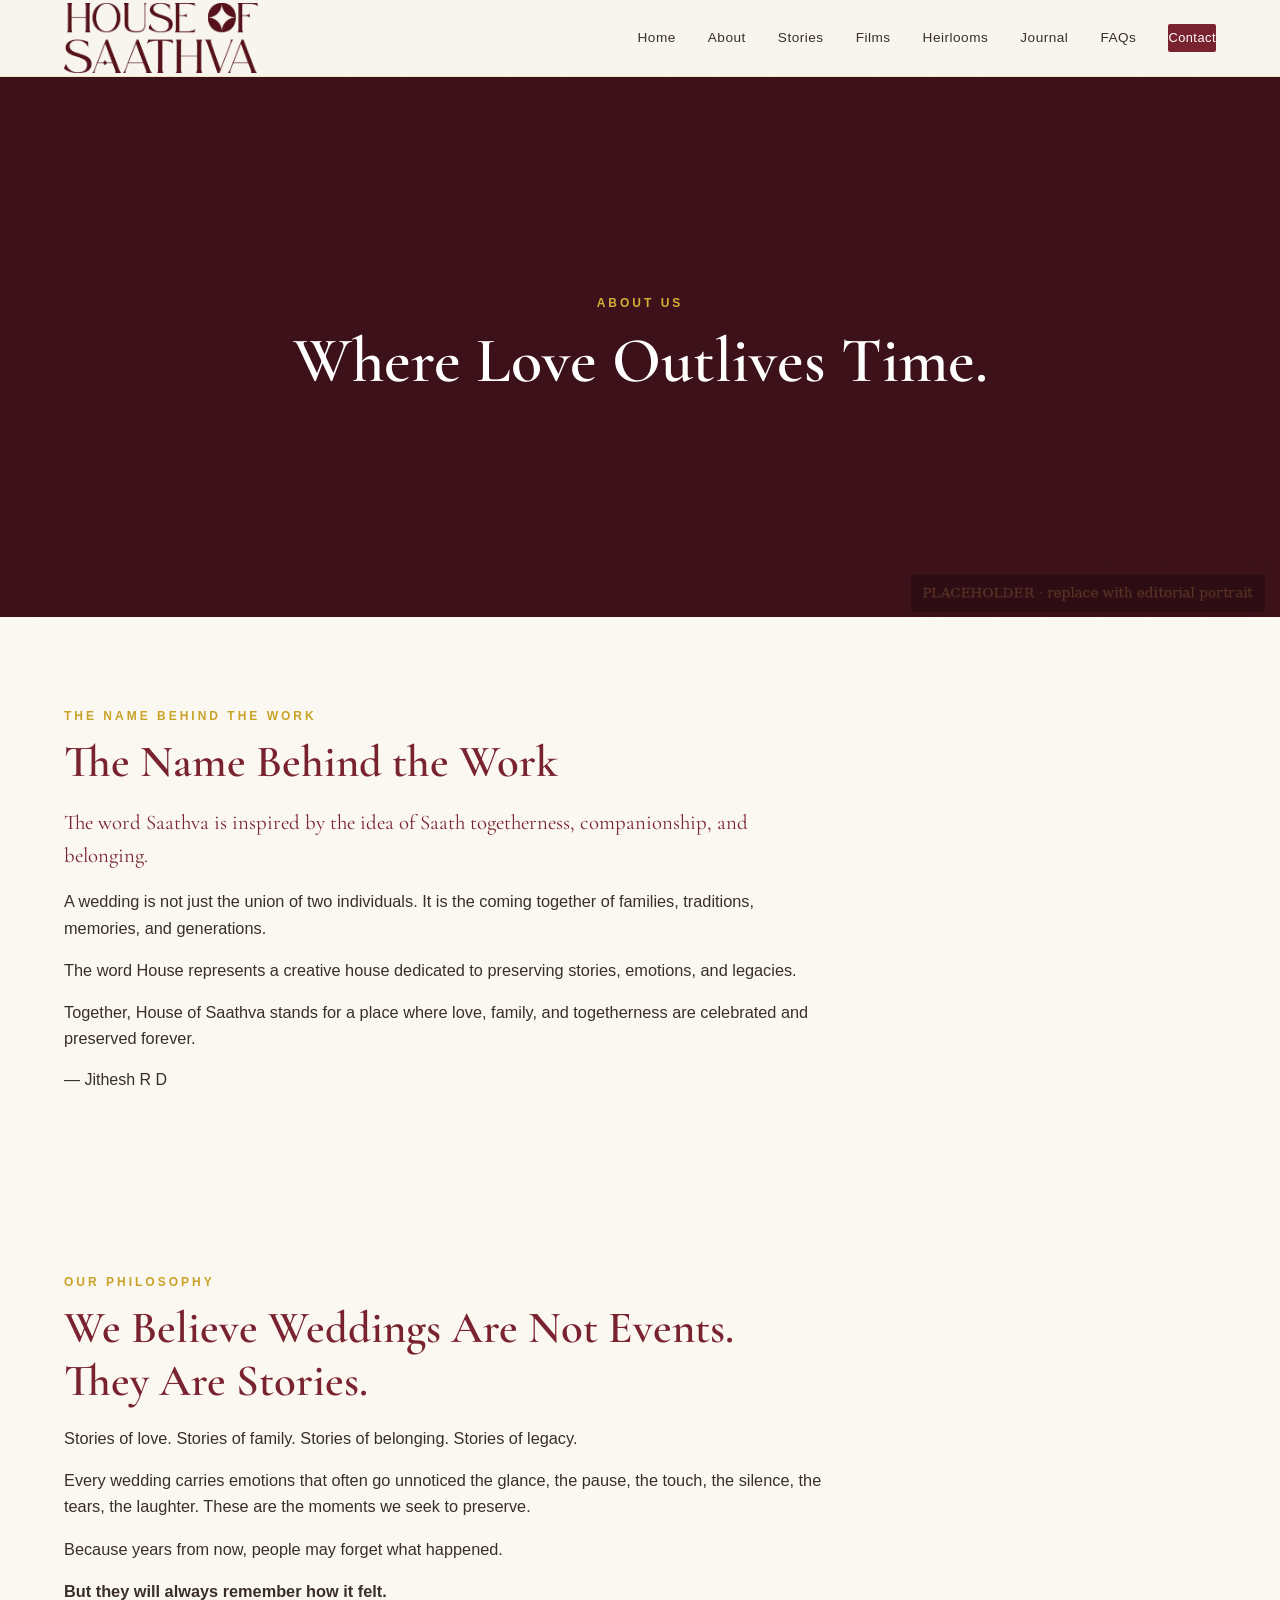
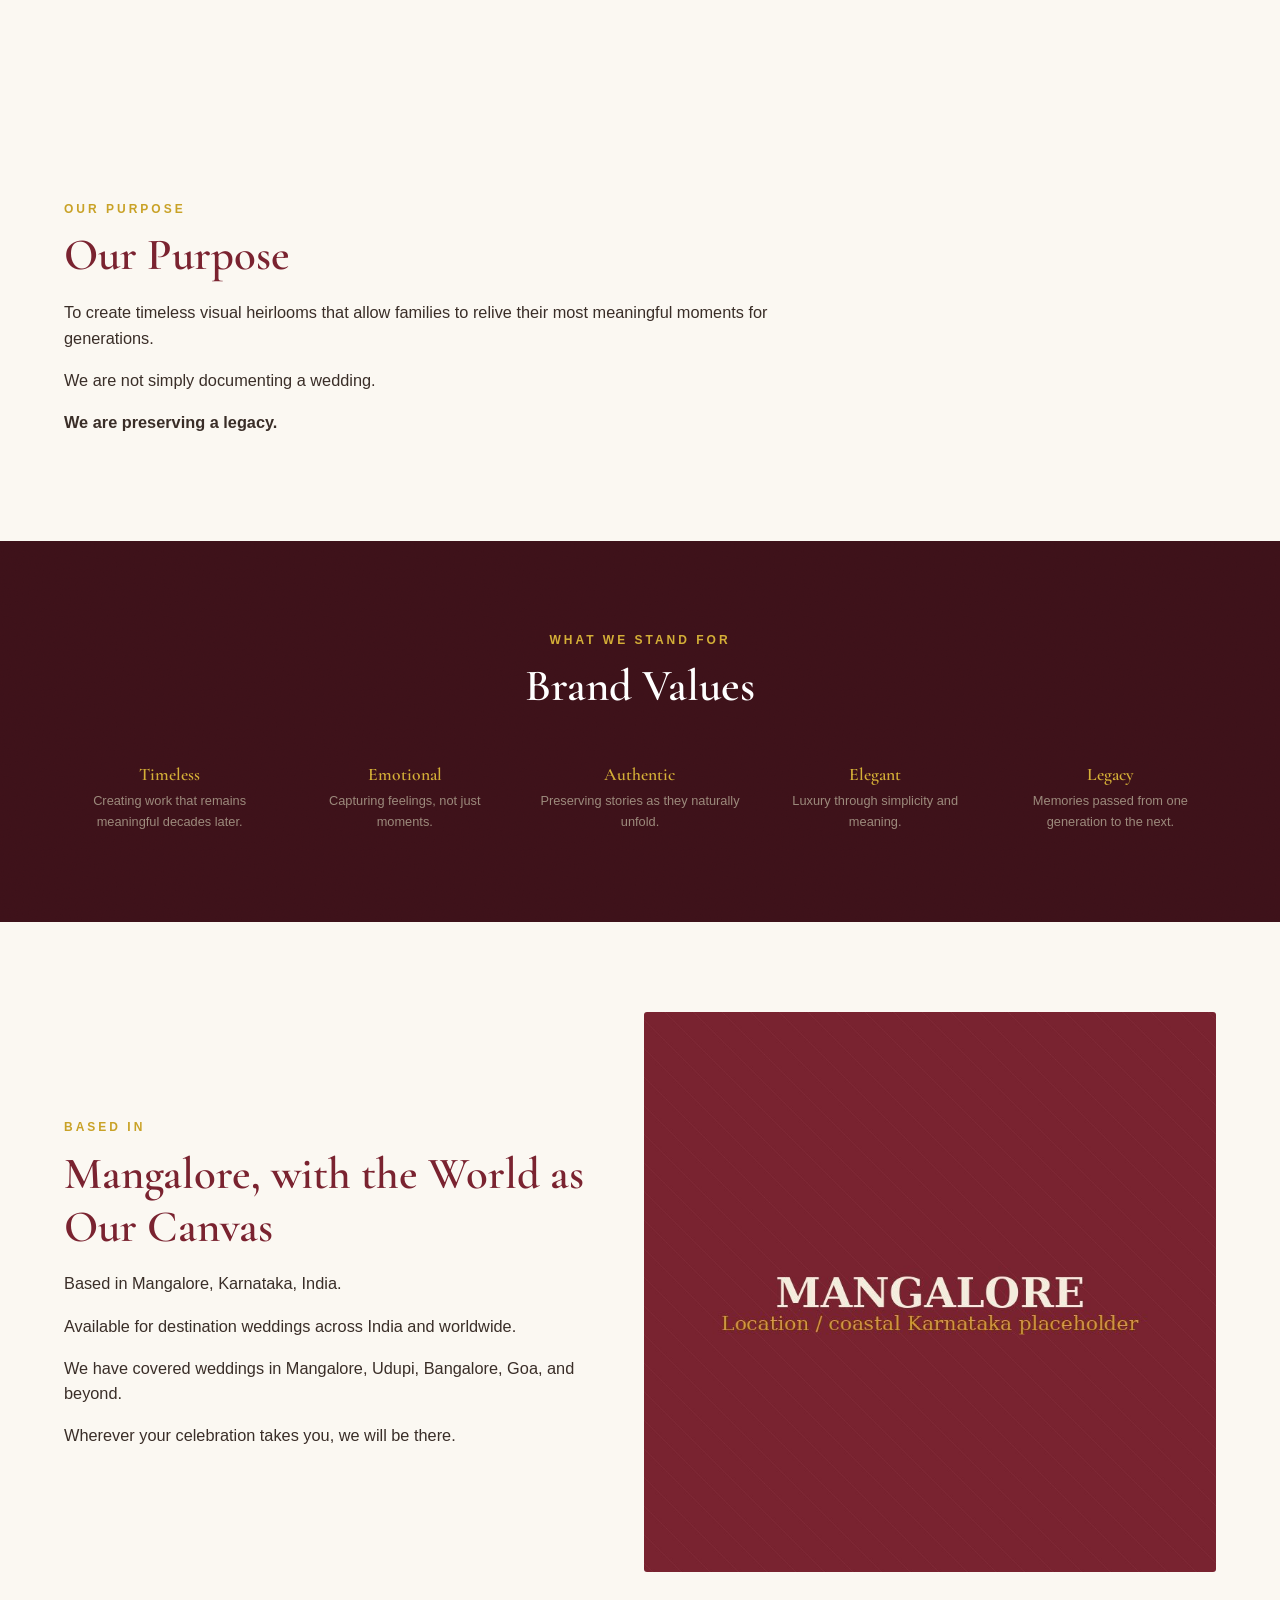
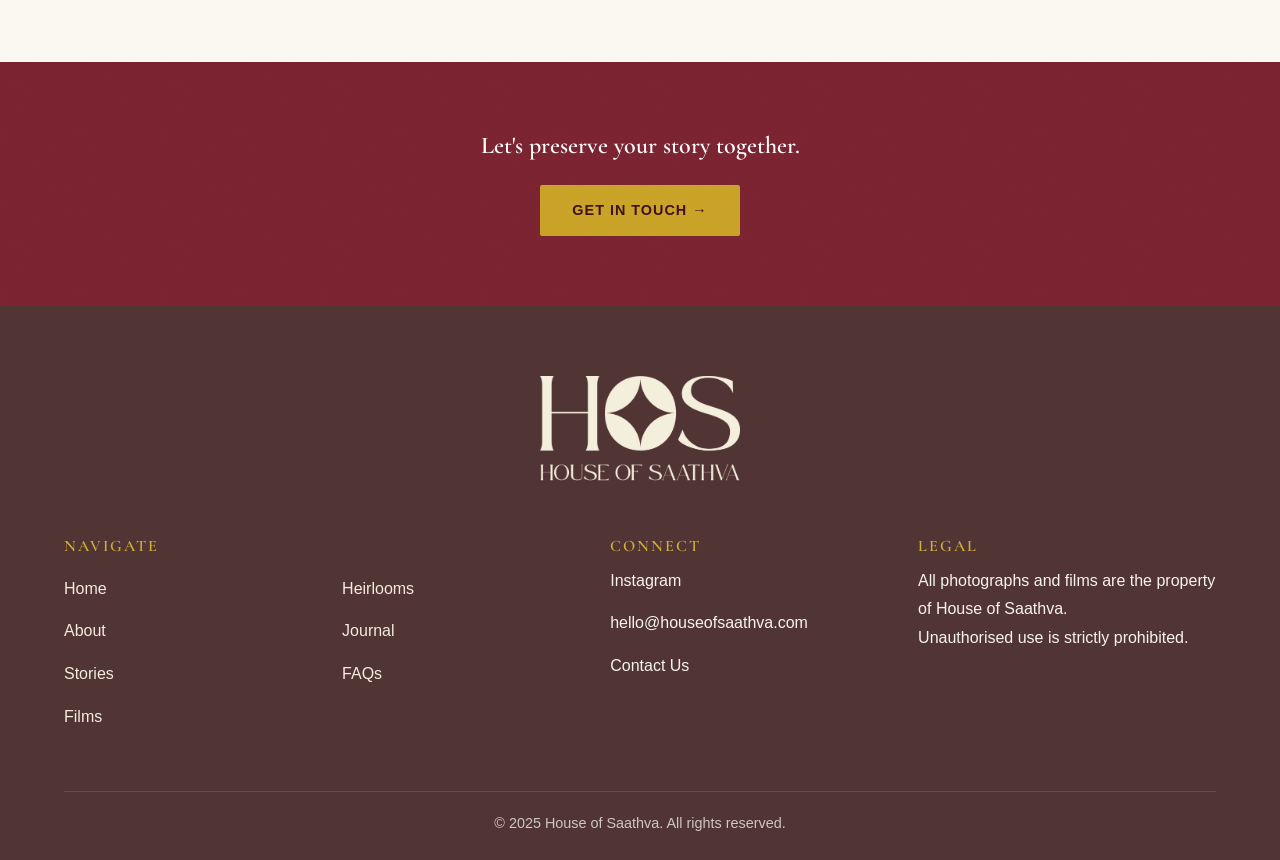
==== commit e988c1a5: "website addition chnages" ====
--- a/HouseOfSaathva-website/about.html
+++ b/HouseOfSaathva-website/about.html
@@ -11,18 +11,22 @@
 <body>
 
 <header class="site-header">
-  <div class="container">
-    <a href="index.html" class="logo">HOUSE <span>OF</span> SAATHVA</a>
-    <nav class="nav-links">
-      <a href="index.html">Home</a>
-      <a href="about.html" class="active">About</a>
-      <a href="stories.html">Stories</a>
-      <a href="films.html">Films</a>
-      <a href="heirlooms.html">Heirlooms</a>
-      <a href="journal.html">Journal</a>
-      <a href="faqs.html">FAQs</a>
-      <a href="contact.html" class="nav-cta">Contact</a>
-    </nav>
+    <div class="container">
+
+        <a href="index.html" class="logo">
+            <img src="images/hos-logo.png" alt="House of Saathva Logo">
+        </a>
+
+        <nav class="nav-links">
+            <a href="index.html">Home</a>
+            <a href="about.html">About</a>
+            <a href="stories.html">Stories</a>
+            <a href="films.html">Films</a>
+            <a href="heirlooms.html">Heirlooms</a>
+            <a href="journal.html">Journal</a>
+            <a href="faqs.html">FAQs</a>
+            <a href="contact.html" class="nav-cta">Contact</a>
+        </nav>
     <button class="hamburger" aria-label="Toggle menu"><span></span><span></span><span></span></button>
   </div>
 </header>
@@ -131,39 +135,75 @@
 </section>
 
 <footer class="site-footer">
-  <div class="container">
-    <div class="footer-grid">
-      <div class="footer-col">
-        <div class="footer-brand">House of Saathva</div>
-        <div class="footer-tagline">Where Love Outlives Time.</div>
-        <p>Wedding Films & Photography</p>
-        <p>Mangalore, India · Available Worldwide</p>
-      </div>
-      <div class="footer-col">
-        <h4>Navigate</h4>
-        <a href="index.html">Home</a>
-        <a href="about.html">About</a>
-        <a href="stories.html">Stories</a>
-        <a href="films.html">Films</a>
-        <a href="heirlooms.html">Heirlooms</a>
-        <a href="journal.html">Journal</a>
-        <a href="faqs.html">FAQs</a>
-      </div>
-      <div class="footer-col">
-        <h4>Connect</h4>
-        <a href="https://instagram.com/houseofsaathva" target="_blank">Instagram</a>
-        <a href="mailto:hello@houseofsaathva.com">hello@houseofsaathva.com</a>
-        <a href="contact.html">Contact Us</a>
-      </div>
-      <div class="footer-col">
-        <h4>Legal</h4>
-        <p>All photographs and films are the property of House of Saathva.</p>
-        <p>Unauthorised use is strictly prohibited.</p>
-      </div>
-    </div>
-    <div class="footer-bottom">© 2025 House of Saathva. All rights reserved.</div>
-  </div>
+
+    <div class="footer-logo">
+        <img src="images/HOS_Red_Short_Logo.png" alt="House of Saathva">
+    </div>
+
+    <div class="container">
+
+        <div class="footer-grid">
+
+            <!-- NAVIGATE -->
+            <div class="footer-col">
+
+                <h4>NAVIGATE</h4>
+
+                <div class="footer-nav-grid">
+
+                    <ul>
+                        <li><a href="index.html">Home</a></li>
+                        <li><a href="about.html">About</a></li>
+                        <li><a href="stories.html">Stories</a></li>
+                        <li><a href="films.html">Films</a></li>
+                    </ul>
+
+                    <ul>
+                        <li><a href="heirlooms.html">Heirlooms</a></li>
+                        <li><a href="journal.html">Journal</a></li>
+                        <li><a href="faqs.html">FAQs</a></li>
+                    </ul>
+
+                </div>
+
+            </div>
+
+            <!-- CONNECT -->
+            <div class="footer-col">
+
+                <h4>CONNECT</h4>
+
+                <ul>
+                    <li><a href="#">Instagram</a></li>
+                    <li><a href="mailto:hello@houseofsaathva.com">hello@houseofsaathva.com</a></li>
+                    <li><a href="contact.html">Contact Us</a></li>
+                </ul>
+
+            </div>
+
+            <!-- LEGAL -->
+            <div class="footer-col">
+
+                <h4>LEGAL</h4>
+
+                <p>All photographs and films are the property of House of Saathva.</p>
+
+                <p>Unauthorised use is strictly prohibited.</p>
+
+            </div>
+
+        </div>
+
+        <hr>
+
+        <p class="copyright">
+            © 2025 House of Saathva. All rights reserved.
+        </p>
+
+    </div>
+
 </footer>
+
 
 <script src="js/main.js"></script>
 </body>
--- a/HouseOfSaathva-website/css/style.css
+++ b/HouseOfSaathva-website/css/style.css
@@ -593,7 +593,7 @@
   color: var(--maroon);
   margin: 0 auto 14px;
 }
-.value-item h4 { font-size: 1.1rem; margin-bottom: 6px; color: var(--maroon); }
+.value-item h4 { font-size: 1.1rem; margin-bottom: 6px; color: var(--gold-light); }
 .value-item p { font-size: 0.8rem; color: var(--gray); font-style: normal; }
 
 /* ===================== INSTAGRAM GRID ===================== */
@@ -754,42 +754,86 @@
 .form-status.error { display: block; background: #FBEAEA; color: #A12E2E; }
 
 /* ===================== FOOTER ===================== */
-.site-footer {
-  background: var(--dark);
-  color: var(--cream);
-  padding: 64px 0 24px;
-}
-.footer-grid {
-  display: grid;
-  grid-template-columns: 1.4fr 1fr 1fr 1fr;
-  gap: 40px;
-  margin-bottom: 40px;
-}
-.footer-col h4 {
-  color: var(--gold-light);
-  font-size: 0.75rem;
-  letter-spacing: 2px;
-  text-transform: uppercase;
-  margin-bottom: 16px;
-  font-family: var(--font-body);
-}
-.footer-brand {
-  font-family: var(--font-display);
-  font-size: 1.6rem;
-  color: var(--white);
-  margin-bottom: 6px;
-}
-.footer-tagline { font-style: normal; color: var(--gold-light); margin-bottom: 14px; font-family: var(--font-display); }
-.footer-col p, .footer-col a { font-size: 0.88rem; color: #C9B8A8; display: block; margin-bottom: 8px; }
-.footer-col a:hover { color: var(--gold-light); }
-.footer-bottom {
-  border-top: 1px solid rgba(255,255,255,0.1);
-  padding-top: 24px;
-  text-align: center;
-  font-size: 0.78rem;
-  color: #8A7A6E;
-}
-
+.site-footer{
+
+    background: rgba(58,25,25,0.88);
+    backdrop-filter: blur(10px);
+    padding:70px 0 25px;
+    color:#F8F4E9;
+}
+.footer-logo{
+    width: 100%;
+    display: flex;
+    justify-content: center;
+    align-items: center;
+    margin: 0 auto 50px;
+    text-align: center;
+}
+
+.footer-logo img{
+    width: 200px;      /* Adjust size here */
+    max-width: 90%;
+    height: auto;
+    display: block;
+}
+
+.footer-grid{
+    display:grid;
+    grid-template-columns:1.8fr 1fr 1fr;
+    gap:10px;
+
+}
+
+.footer-nav-grid{
+    display:grid;
+    grid-template-columns:1fr 1fr;
+    gap:90px;
+
+}
+
+.footer-nav-grid ul,
+.footer-col ul{
+    list-style:none;
+    padding:0;
+}
+
+.footer-nav-grid li,
+.footer-col li{
+    margin-bottom:14px;
+}
+
+.footer-col h4{
+    color:#D4AF37;
+    margin-bottom:10px;
+    letter-spacing:2px;
+}
+
+.footer-col a,
+.footer-col p{
+    color:#F8F4E9;
+    text-decoration:none;
+    line-height:1.8;
+}
+
+.footer-col a:hover{
+    color:#D4AF37;
+}
+
+.site-footer hr{
+    margin:45px 0 20px;
+    border:0;
+    border-top:1px solid rgba(255,255,255,.12);
+}
+
+.copyright{
+
+    text-align:center;
+
+    color:#CFC8BE;
+
+    font-size:.9rem;
+
+}
 /* ===================== UTILITY ===================== */
 .mt-0 { margin-top: 0; }
 .reveal { opacity: 0; transform: translateY(24px); transition: opacity 0.7s ease, transform 0.7s ease; }
@@ -828,3 +872,54 @@
 @media (prefers-reduced-motion: reduce) {
   * { animation: none !important; transition: none !important; }
 }
+.logo{
+    display:flex;
+    align-items:center;
+    text-decoration:none;
+}
+
+.logo-img{
+    height:65px;
+    width:auto;
+    display:block;
+    transition:0.3s ease;
+}
+.logo-img:hover{
+    transform:scale(1.05);
+}
+
+.footer-nav-grid{
+    display:grid;
+    grid-template-columns:1fr 1fr;
+    gap:12px 20px;
+    margin-top:18px;
+}
+
+.footer-nav-grid a{
+    color:var(--cream);
+    text-decoration:none;
+    transition:0.3s;
+}
+
+.footer-nav-grid a:hover{
+    color:var(--gold);
+}
+.logo img{
+    height:70px;
+    width:auto;
+    display:block;
+    object-fit:contain;
+}
+
+.site-header{
+    position:sticky;
+    top:0;
+    z-index:1000;
+    background:#F8F5EF;
+}
+
+.site-header .container{
+    display:flex;
+    justify-content:space-between;
+    align-items:center;
+}
